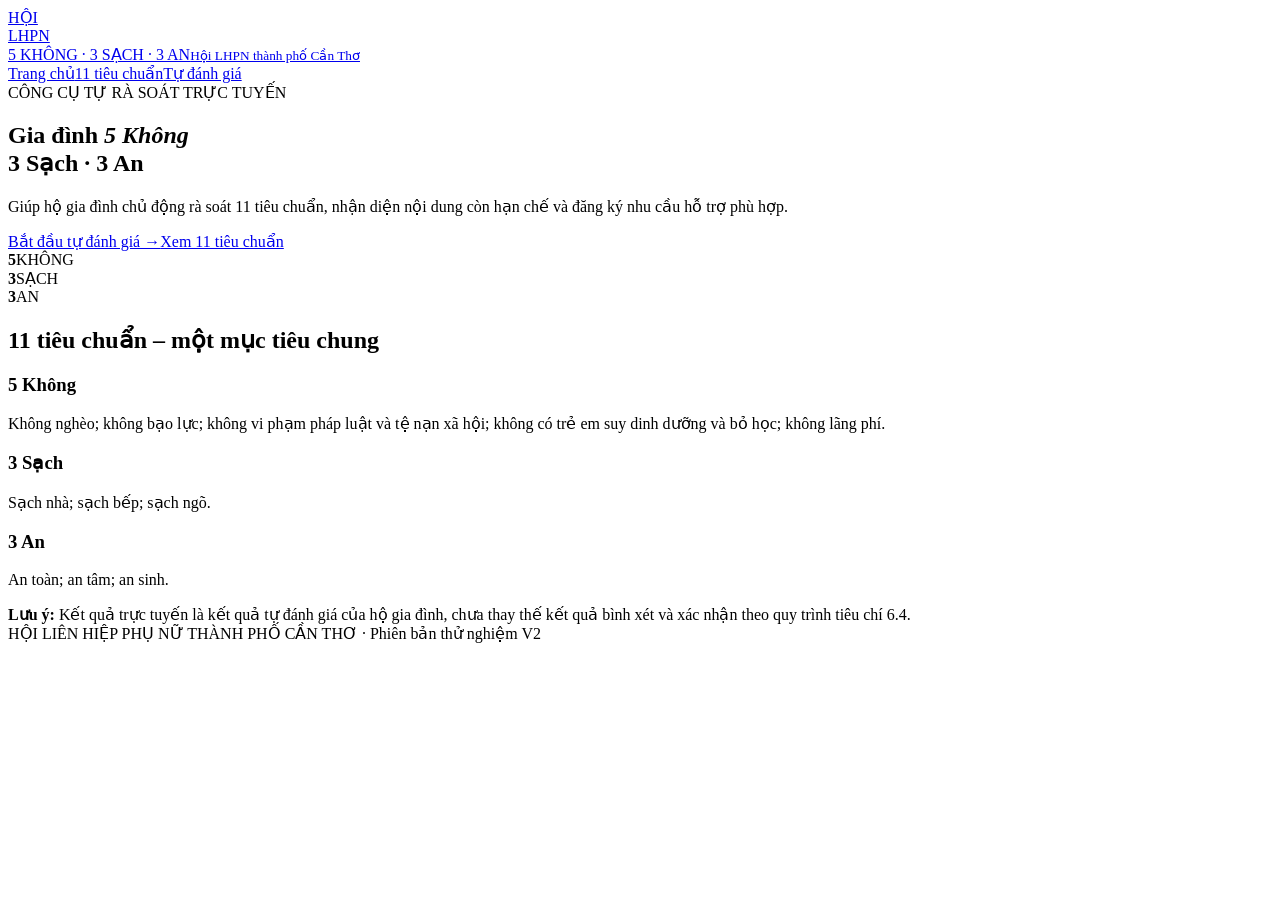
==== index.html @ a06c4a4c "feat: thêm index.html cho phiên bản V2" ====
<!doctype html><html lang="vi"><head><meta charset="utf-8"><meta name="viewport" content="width=device-width,initial-scale=1"><meta name="description" content="Công cụ tự đánh giá hộ gia đình 5 Không, 3 Sạch, 3 An của Hội LHPN thành phố Cần Thơ"><title>5 Không · 3 Sạch · 3 An | Hội LHPN TP Cần Thơ</title><link rel="stylesheet" href="assets/css/style.css"></head><body><header><div class="wrap nav"><a class="brand" href="index.html"><div class="logo-fallback">HỘI<br>LHPN</div><span>5 KHÔNG · 3 SẠCH · 3 AN<small>Hội LHPN thành phố Cần Thơ</small></span></a><nav><a href="index.html">Trang chủ</a><a href="tieu-chi.html">11 tiêu chuẩn</a><a href="tu-danh-gia.html">Tự đánh giá</a></nav></div></header><main><section class="hero"><div class="wrap hero-grid"><div><span class="eyebrow">CÔNG CỤ TỰ RÀ SOÁT TRỰC TUYẾN</span><h1>Gia đình <em>5 Không</em><br>3 Sạch · 3 An</h1><p>Giúp hộ gia đình chủ động rà soát 11 tiêu chuẩn, nhận diện nội dung còn hạn chế và đăng ký nhu cầu hỗ trợ phù hợp.</p><div class="actions"><a class="btn primary" href="tu-danh-gia.html">Bắt đầu tự đánh giá →</a><a class="btn" href="tieu-chi.html">Xem 11 tiêu chuẩn</a></div></div><div class="summary"><div><b>5</b><span>KHÔNG</span></div><div><b>3</b><span>SẠCH</span></div><div><b>3</b><span>AN</span></div></div></div></section><section class="wrap section"><h2>11 tiêu chuẩn – một mục tiêu chung</h2><div class="cards"><article><h3>5 Không</h3><p>Không nghèo; không bạo lực; không vi phạm pháp luật và tệ nạn xã hội; không có trẻ em suy dinh dưỡng và bỏ học; không lãng phí.</p></article><article><h3>3 Sạch</h3><p>Sạch nhà; sạch bếp; sạch ngõ.</p></article><article><h3>3 An</h3><p>An toàn; an tâm; an sinh.</p></article></div><div class="notice"><b>Lưu ý:</b> Kết quả trực tuyến là kết quả tự đánh giá của hộ gia đình, chưa thay thế kết quả bình xét và xác nhận theo quy trình tiêu chí 6.4.</div></section></main><footer>HỘI LIÊN HIỆP PHỤ NỮ THÀNH PHỐ CẦN THƠ · Phiên bản thử nghiệm V2</footer></body></html>
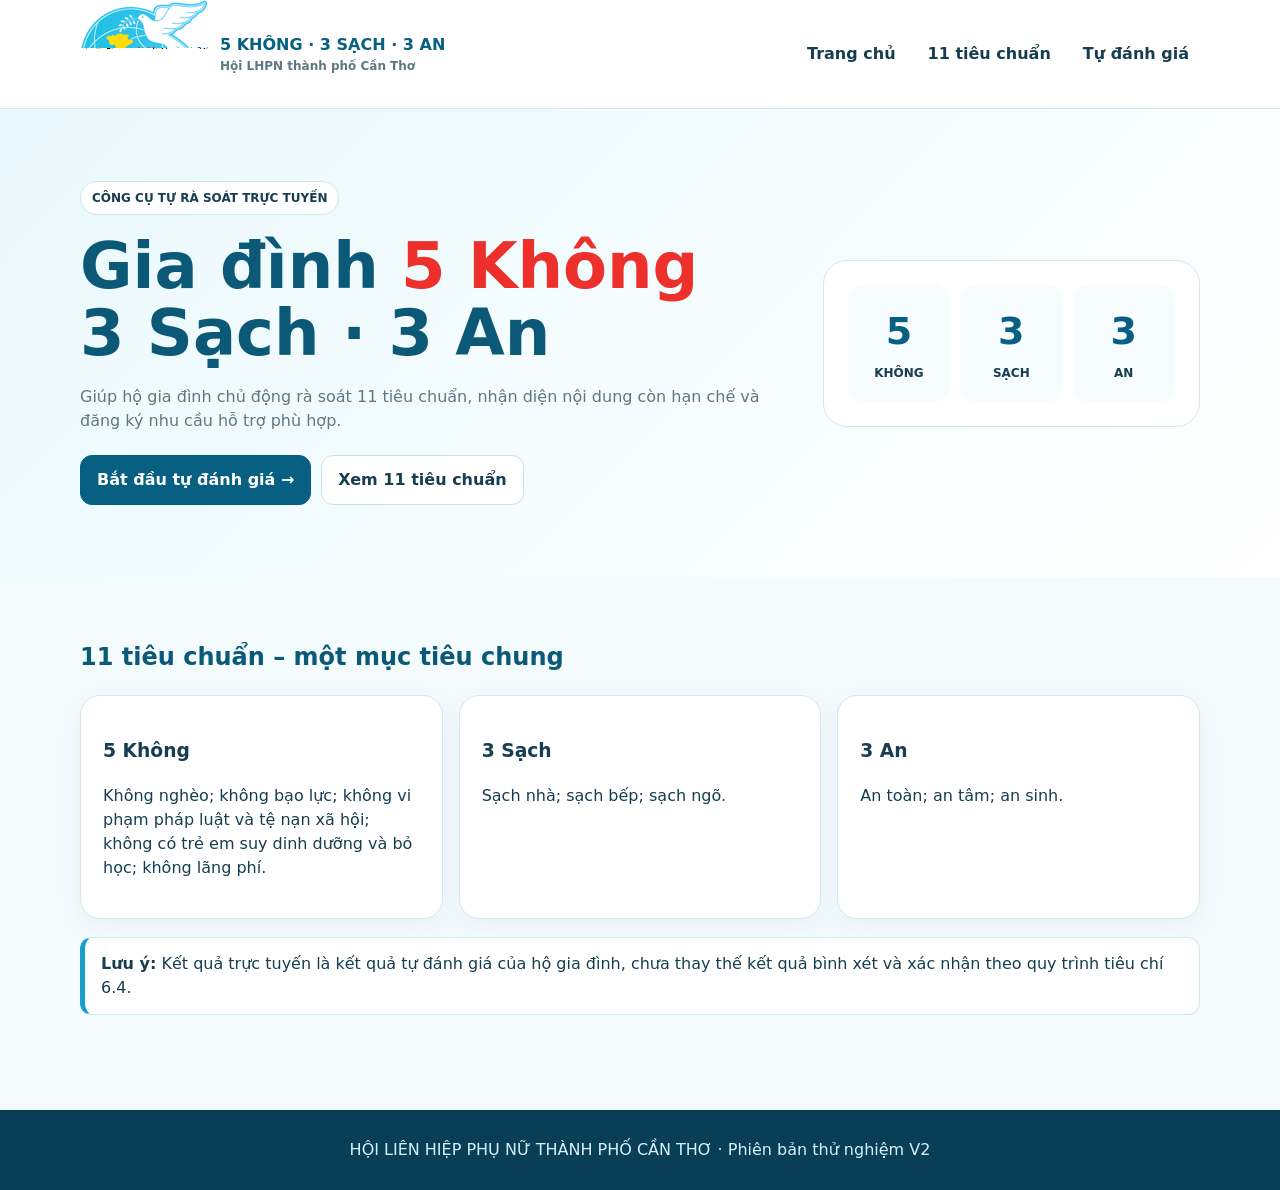
==== commit d08b76dc: "ui: dùng logo Hội chính thức trong index.html" ====
--- a/index.html
+++ b/index.html
@@ -1 +1 @@
-<!doctype html><html lang="vi"><head><meta charset="utf-8"><meta name="viewport" content="width=device-width,initial-scale=1"><meta name="description" content="Công cụ tự đánh giá hộ gia đình 5 Không, 3 Sạch, 3 An của Hội LHPN thành phố Cần Thơ"><title>5 Không · 3 Sạch · 3 An | Hội LHPN TP Cần Thơ</title><link rel="stylesheet" href="assets/css/style.css"></head><body><header><div class="wrap nav"><a class="brand" href="index.html"><div class="logo-fallback">HỘI<br>LHPN</div><span>5 KHÔNG · 3 SẠCH · 3 AN<small>Hội LHPN thành phố Cần Thơ</small></span></a><nav><a href="index.html">Trang chủ</a><a href="tieu-chi.html">11 tiêu chuẩn</a><a href="tu-danh-gia.html">Tự đánh giá</a></nav></div></header><main><section class="hero"><div class="wrap hero-grid"><div><span class="eyebrow">CÔNG CỤ TỰ RÀ SOÁT TRỰC TUYẾN</span><h1>Gia đình <em>5 Không</em><br>3 Sạch · 3 An</h1><p>Giúp hộ gia đình chủ động rà soát 11 tiêu chuẩn, nhận diện nội dung còn hạn chế và đăng ký nhu cầu hỗ trợ phù hợp.</p><div class="actions"><a class="btn primary" href="tu-danh-gia.html">Bắt đầu tự đánh giá →</a><a class="btn" href="tieu-chi.html">Xem 11 tiêu chuẩn</a></div></div><div class="summary"><div><b>5</b><span>KHÔNG</span></div><div><b>3</b><span>SẠCH</span></div><div><b>3</b><span>AN</span></div></div></div></section><section class="wrap section"><h2>11 tiêu chuẩn – một mục tiêu chung</h2><div class="cards"><article><h3>5 Không</h3><p>Không nghèo; không bạo lực; không vi phạm pháp luật và tệ nạn xã hội; không có trẻ em suy dinh dưỡng và bỏ học; không lãng phí.</p></article><article><h3>3 Sạch</h3><p>Sạch nhà; sạch bếp; sạch ngõ.</p></article><article><h3>3 An</h3><p>An toàn; an tâm; an sinh.</p></article></div><div class="notice"><b>Lưu ý:</b> Kết quả trực tuyến là kết quả tự đánh giá của hộ gia đình, chưa thay thế kết quả bình xét và xác nhận theo quy trình tiêu chí 6.4.</div></section></main><footer>HỘI LIÊN HIỆP PHỤ NỮ THÀNH PHỐ CẦN THƠ · Phiên bản thử nghiệm V2</footer></body></html>+<!doctype html><html lang="vi"><head><meta charset="utf-8"><meta name="viewport" content="width=device-width,initial-scale=1"><meta name="description" content="Công cụ tự đánh giá hộ gia đình 5 Không, 3 Sạch, 3 An của Hội LHPN thành phố Cần Thơ"><title>5 Không · 3 Sạch · 3 An | Hội LHPN TP Cần Thơ</title><link rel="stylesheet" href="assets/css/style.css"></head><body><header><div class="wrap nav"><a class="brand" href="index.html"><img class="brand-logo" src="assets/logo-hoi.png" alt="Logo Hội Liên hiệp Phụ nữ Việt Nam"><span>5 KHÔNG · 3 SẠCH · 3 AN<small>Hội LHPN thành phố Cần Thơ</small></span></a><nav><a href="index.html">Trang chủ</a><a href="tieu-chi.html">11 tiêu chuẩn</a><a href="tu-danh-gia.html">Tự đánh giá</a></nav></div></header><main><section class="hero"><div class="wrap hero-grid"><div><span class="eyebrow">CÔNG CỤ TỰ RÀ SOÁT TRỰC TUYẾN</span><h1>Gia đình <em>5 Không</em><br>3 Sạch · 3 An</h1><p>Giúp hộ gia đình chủ động rà soát 11 tiêu chuẩn, nhận diện nội dung còn hạn chế và đăng ký nhu cầu hỗ trợ phù hợp.</p><div class="actions"><a class="btn primary" href="tu-danh-gia.html">Bắt đầu tự đánh giá →</a><a class="btn" href="tieu-chi.html">Xem 11 tiêu chuẩn</a></div></div><div class="summary"><div><b>5</b><span>KHÔNG</span></div><div><b>3</b><span>SẠCH</span></div><div><b>3</b><span>AN</span></div></div></div></section><section class="wrap section"><h2>11 tiêu chuẩn – một mục tiêu chung</h2><div class="cards"><article><h3>5 Không</h3><p>Không nghèo; không bạo lực; không vi phạm pháp luật và tệ nạn xã hội; không có trẻ em suy dinh dưỡng và bỏ học; không lãng phí.</p></article><article><h3>3 Sạch</h3><p>Sạch nhà; sạch bếp; sạch ngõ.</p></article><article><h3>3 An</h3><p>An toàn; an tâm; an sinh.</p></article></div><div class="notice"><b>Lưu ý:</b> Kết quả trực tuyến là kết quả tự đánh giá của hộ gia đình, chưa thay thế kết quả bình xét và xác nhận theo quy trình tiêu chí 6.4.</div></section></main><footer>HỘI LIÊN HIỆP PHỤ NỮ THÀNH PHỐ CẦN THƠ · Phiên bản thử nghiệm V2</footer></body></html>
--- a/assets/css/style.css
+++ b/assets/css/style.css
@@ -0,0 +1 @@
+:root{--b:#087da7;--bd:#075f82;--bg:#f4fbfd;--line:#d7e7ed;--ink:#173e50;--mut:#607783;--green:#14865f;--red:#c43c32}*{box-sizing:border-box}body{margin:0;font-family:system-ui,-apple-system,"Segoe UI",Arial,sans-serif;background:var(--bg);color:var(--ink);line-height:1.5}.wrap{width:min(calc(100% - 28px),1120px);margin:auto}a{text-decoration:none;color:inherit}header{background:#fff;border-bottom:1px solid var(--line);position:sticky;top:0;z-index:10}.nav{min-height:76px;display:flex;align-items:center;justify-content:space-between;gap:20px}.brand{display:flex;align-items:center;gap:12px;font-weight:850;color:var(--bd)}.brand small{display:block;color:var(--mut);font-size:12px}.logo-fallback{width:54px;height:54px;border-radius:50%;background:#28b8de;color:#fff;display:grid;place-items:center;text-align:center;line-height:1;font-weight:900;font-size:12px;border:3px solid #fff;box-shadow:0 0 0 2px #28b8de}nav{display:flex;gap:10px}nav a{padding:9px 11px;border-radius:10px;font-weight:700}nav a:hover{background:#eaf9fd}.hero{padding:72px 0;background:linear-gradient(135deg,#eaf9fd,#fff)}.hero-grid{display:grid;grid-template-columns:1.3fr .7fr;gap:42px;align-items:center}.hero h1{font-size:clamp(40px,5vw,64px);line-height:1.05;margin:18px 0;color:#0b5877}.hero h1 em{font-style:normal;color:#ed302b}.hero p,.muted{color:var(--mut)}.eyebrow{display:inline-block;background:#fff;border:1px solid #cde6ef;padding:7px 11px;border-radius:999px;font-size:12px;font-weight:900}.summary{display:grid;grid-template-columns:repeat(3,1fr);gap:10px;background:#fff;padding:24px;border:1px solid var(--line);border-radius:24px}.summary div{text-align:center;padding:18px;border-radius:16px;background:#f7fcfe}.summary b{display:block;font-size:38px;color:var(--bd)}.summary span{font-size:12px;font-weight:800}.section{padding:42px 0}.section h1,.section h2{color:#0b5877}.cards{display:grid;grid-template-columns:repeat(3,1fr);gap:16px}.cards article,.panel,.result{background:#fff;border:1px solid var(--line);border-radius:20px;padding:22px;box-shadow:0 8px 24px rgba(7,95,130,.06)}.notice{background:#fff;border:1px solid #cfe6ef;border-left:5px solid #159fca;border-radius:12px;padding:14px 16px;margin:18px 0}.actions{display:flex;gap:10px;flex-wrap:wrap;margin-top:22px}.btn{display:inline-flex;justify-content:center;align-items:center;border:1px solid #cde0e8;background:#fff;border-radius:12px;padding:12px 16px;font-weight:800}.btn.primary{background:var(--bd);color:#fff;border-color:var(--bd)}.wide{width:100%;margin-top:14px}.criteria-group{margin:24px 0 10px;padding:10px 14px;color:#fff;background:var(--bd);border-radius:12px;font-weight:900}.criterion,.assess-item{background:#fff;border:1px solid var(--line);border-radius:15px;padding:16px;margin-bottom:12px}.criterion h3{margin:0 0 4px}.criterion p{margin:0;color:var(--mut)}.grid{display:grid;grid-template-columns:repeat(2,1fr);gap:14px}.grid label,.panel>label{display:grid;gap:6px;font-weight:700;font-size:14px}.full{grid-column:1/-1}input,select{width:100%;padding:11px 12px;border:1px solid #cbdfe7;border-radius:10px;background:#fff}.checks{display:grid;grid-template-columns:repeat(2,1fr);gap:10px}.checks label{background:#f8fcfd;border:1px solid var(--line);padding:11px;border-radius:10px}.checks input{width:auto}.assess-top{display:grid;grid-template-columns:1fr auto;gap:14px;align-items:center}.assess-title{font-weight:850}.assess-desc{font-size:13px;color:var(--mut);margin-top:4px}.choice{display:flex;gap:6px}.choice label{cursor:pointer}.choice input{position:absolute;opacity:0}.choice span{display:block;padding:8px 10px;border-radius:9px;background:#f1f6f8;font-weight:800;font-size:13px}.choice input[value=dat]:checked+span{background:#e4f7ee;color:var(--green)}.choice input[value=chuadat]:checked+span{background:#fff0ee;color:var(--red)}.note-inline input{margin-top:9px}.progress-wrap{position:sticky;top:77px;background:#fff;border-bottom:1px solid var(--line);z-index:9;padding:10px 0}.progress-meta{display:flex;justify-content:space-between;font-size:12px;font-weight:800}.progress{height:7px;background:#e8f1f4;border-radius:999px;overflow:hidden;margin-top:6px}.progress span{display:block;height:100%;width:0;background:#19a974}.result .big{font-size:56px;font-weight:950;color:var(--bd)}.result-groups{display:grid;grid-template-columns:repeat(3,1fr);gap:10px;margin:18px 0}.result-box{text-align:center;border:1px solid var(--line);border-radius:14px;padding:14px}.result-box strong{display:block;font-size:28px;color:var(--bd)}footer{background:#083f57;color:#d7f0f8;padding:28px;text-align:center;margin-top:35px}@media(max-width:800px){nav{display:none}.hero-grid,.cards,.grid,.checks,.result-groups{grid-template-columns:1fr}.assess-top{grid-template-columns:1fr}.summary{max-width:430px}.progress-wrap{top:77px}}
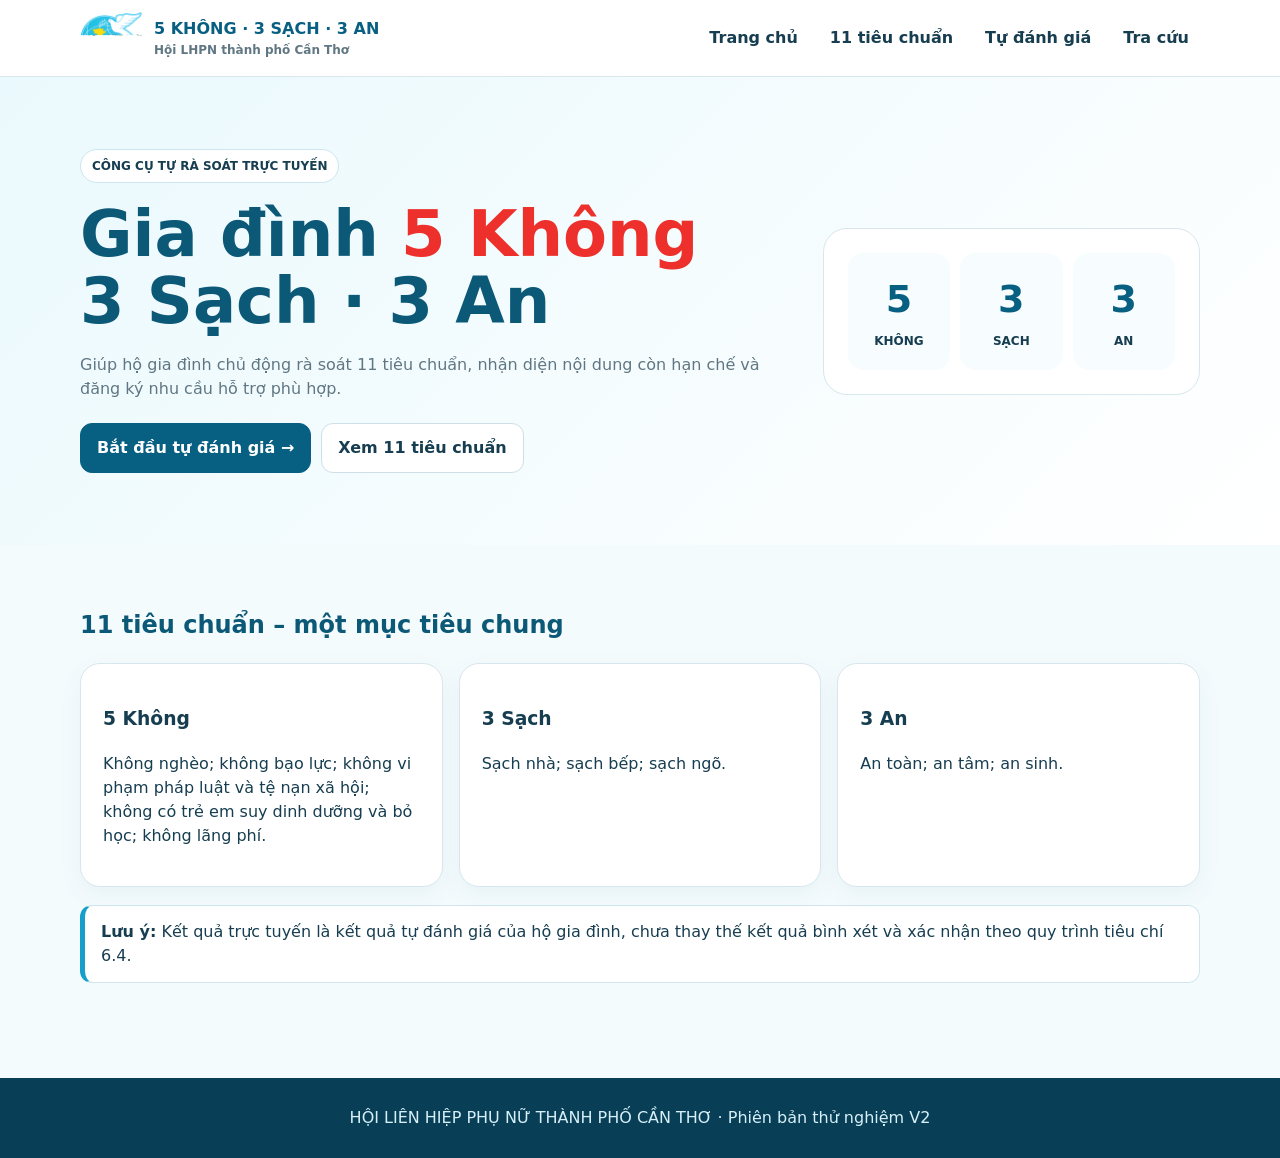
==== commit 76eba22a: "nav: thêm mục Tra cứu vào index.html" ====
--- a/index.html
+++ b/index.html
@@ -1 +1 @@
-<!doctype html><html lang="vi"><head><meta charset="utf-8"><meta name="viewport" content="width=device-width,initial-scale=1"><meta name="description" content="Công cụ tự đánh giá hộ gia đình 5 Không, 3 Sạch, 3 An của Hội LHPN thành phố Cần Thơ"><title>5 Không · 3 Sạch · 3 An | Hội LHPN TP Cần Thơ</title><link rel="stylesheet" href="assets/css/style.css"></head><body><header><div class="wrap nav"><a class="brand" href="index.html"><img class="brand-logo" src="assets/logo-hoi.png" alt="Logo Hội Liên hiệp Phụ nữ Việt Nam"><span>5 KHÔNG · 3 SẠCH · 3 AN<small>Hội LHPN thành phố Cần Thơ</small></span></a><nav><a href="index.html">Trang chủ</a><a href="tieu-chi.html">11 tiêu chuẩn</a><a href="tu-danh-gia.html">Tự đánh giá</a></nav></div></header><main><section class="hero"><div class="wrap hero-grid"><div><span class="eyebrow">CÔNG CỤ TỰ RÀ SOÁT TRỰC TUYẾN</span><h1>Gia đình <em>5 Không</em><br>3 Sạch · 3 An</h1><p>Giúp hộ gia đình chủ động rà soát 11 tiêu chuẩn, nhận diện nội dung còn hạn chế và đăng ký nhu cầu hỗ trợ phù hợp.</p><div class="actions"><a class="btn primary" href="tu-danh-gia.html">Bắt đầu tự đánh giá →</a><a class="btn" href="tieu-chi.html">Xem 11 tiêu chuẩn</a></div></div><div class="summary"><div><b>5</b><span>KHÔNG</span></div><div><b>3</b><span>SẠCH</span></div><div><b>3</b><span>AN</span></div></div></div></section><section class="wrap section"><h2>11 tiêu chuẩn – một mục tiêu chung</h2><div class="cards"><article><h3>5 Không</h3><p>Không nghèo; không bạo lực; không vi phạm pháp luật và tệ nạn xã hội; không có trẻ em suy dinh dưỡng và bỏ học; không lãng phí.</p></article><article><h3>3 Sạch</h3><p>Sạch nhà; sạch bếp; sạch ngõ.</p></article><article><h3>3 An</h3><p>An toàn; an tâm; an sinh.</p></article></div><div class="notice"><b>Lưu ý:</b> Kết quả trực tuyến là kết quả tự đánh giá của hộ gia đình, chưa thay thế kết quả bình xét và xác nhận theo quy trình tiêu chí 6.4.</div></section></main><footer>HỘI LIÊN HIỆP PHỤ NỮ THÀNH PHỐ CẦN THƠ · Phiên bản thử nghiệm V2</footer></body></html>+<!doctype html><html lang="vi"><head><meta charset="utf-8"><meta name="viewport" content="width=device-width,initial-scale=1"><meta name="description" content="Công cụ tự đánh giá hộ gia đình 5 Không, 3 Sạch, 3 An của Hội LHPN thành phố Cần Thơ"><title>5 Không · 3 Sạch · 3 An | Hội LHPN TP Cần Thơ</title><link rel="stylesheet" href="assets/css/style.css"></head><body><header><div class="wrap nav"><a class="brand" href="index.html"><img class="brand-logo" src="assets/logo-hoi.png" alt="Logo Hội Liên hiệp Phụ nữ Việt Nam"><span>5 KHÔNG · 3 SẠCH · 3 AN<small>Hội LHPN thành phố Cần Thơ</small></span></a><nav><a href="index.html">Trang chủ</a><a href="tieu-chi.html">11 tiêu chuẩn</a><a href="tu-danh-gia.html">Tự đánh giá</a><a href="tra-cuu.html">Tra cứu</a></nav></div></header><main><section class="hero"><div class="wrap hero-grid"><div><span class="eyebrow">CÔNG CỤ TỰ RÀ SOÁT TRỰC TUYẾN</span><h1>Gia đình <em>5 Không</em><br>3 Sạch · 3 An</h1><p>Giúp hộ gia đình chủ động rà soát 11 tiêu chuẩn, nhận diện nội dung còn hạn chế và đăng ký nhu cầu hỗ trợ phù hợp.</p><div class="actions"><a class="btn primary" href="tu-danh-gia.html">Bắt đầu tự đánh giá →</a><a class="btn" href="tieu-chi.html">Xem 11 tiêu chuẩn</a></div></div><div class="summary"><div><b>5</b><span>KHÔNG</span></div><div><b>3</b><span>SẠCH</span></div><div><b>3</b><span>AN</span></div></div></div></section><section class="wrap section"><h2>11 tiêu chuẩn – một mục tiêu chung</h2><div class="cards"><article><h3>5 Không</h3><p>Không nghèo; không bạo lực; không vi phạm pháp luật và tệ nạn xã hội; không có trẻ em suy dinh dưỡng và bỏ học; không lãng phí.</p></article><article><h3>3 Sạch</h3><p>Sạch nhà; sạch bếp; sạch ngõ.</p></article><article><h3>3 An</h3><p>An toàn; an tâm; an sinh.</p></article></div><div class="notice"><b>Lưu ý:</b> Kết quả trực tuyến là kết quả tự đánh giá của hộ gia đình, chưa thay thế kết quả bình xét và xác nhận theo quy trình tiêu chí 6.4.</div></section></main><footer>HỘI LIÊN HIỆP PHỤ NỮ THÀNH PHỐ CẦN THƠ · Phiên bản thử nghiệm V2</footer></body></html>
--- a/assets/css/style.css
+++ b/assets/css/style.css
@@ -1 +1 @@
-:root{--b:#087da7;--bd:#075f82;--bg:#f4fbfd;--line:#d7e7ed;--ink:#173e50;--mut:#607783;--green:#14865f;--red:#c43c32}*{box-sizing:border-box}body{margin:0;font-family:system-ui,-apple-system,"Segoe UI",Arial,sans-serif;background:var(--bg);color:var(--ink);line-height:1.5}.wrap{width:min(calc(100% - 28px),1120px);margin:auto}a{text-decoration:none;color:inherit}header{background:#fff;border-bottom:1px solid var(--line);position:sticky;top:0;z-index:10}.nav{min-height:76px;display:flex;align-items:center;justify-content:space-between;gap:20px}.brand{display:flex;align-items:center;gap:12px;font-weight:850;color:var(--bd)}.brand small{display:block;color:var(--mut);font-size:12px}.logo-fallback{width:54px;height:54px;border-radius:50%;background:#28b8de;color:#fff;display:grid;place-items:center;text-align:center;line-height:1;font-weight:900;font-size:12px;border:3px solid #fff;box-shadow:0 0 0 2px #28b8de}nav{display:flex;gap:10px}nav a{padding:9px 11px;border-radius:10px;font-weight:700}nav a:hover{background:#eaf9fd}.hero{padding:72px 0;background:linear-gradient(135deg,#eaf9fd,#fff)}.hero-grid{display:grid;grid-template-columns:1.3fr .7fr;gap:42px;align-items:center}.hero h1{font-size:clamp(40px,5vw,64px);line-height:1.05;margin:18px 0;color:#0b5877}.hero h1 em{font-style:normal;color:#ed302b}.hero p,.muted{color:var(--mut)}.eyebrow{display:inline-block;background:#fff;border:1px solid #cde6ef;padding:7px 11px;border-radius:999px;font-size:12px;font-weight:900}.summary{display:grid;grid-template-columns:repeat(3,1fr);gap:10px;background:#fff;padding:24px;border:1px solid var(--line);border-radius:24px}.summary div{text-align:center;padding:18px;border-radius:16px;background:#f7fcfe}.summary b{display:block;font-size:38px;color:var(--bd)}.summary span{font-size:12px;font-weight:800}.section{padding:42px 0}.section h1,.section h2{color:#0b5877}.cards{display:grid;grid-template-columns:repeat(3,1fr);gap:16px}.cards article,.panel,.result{background:#fff;border:1px solid var(--line);border-radius:20px;padding:22px;box-shadow:0 8px 24px rgba(7,95,130,.06)}.notice{background:#fff;border:1px solid #cfe6ef;border-left:5px solid #159fca;border-radius:12px;padding:14px 16px;margin:18px 0}.actions{display:flex;gap:10px;flex-wrap:wrap;margin-top:22px}.btn{display:inline-flex;justify-content:center;align-items:center;border:1px solid #cde0e8;background:#fff;border-radius:12px;padding:12px 16px;font-weight:800}.btn.primary{background:var(--bd);color:#fff;border-color:var(--bd)}.wide{width:100%;margin-top:14px}.criteria-group{margin:24px 0 10px;padding:10px 14px;color:#fff;background:var(--bd);border-radius:12px;font-weight:900}.criterion,.assess-item{background:#fff;border:1px solid var(--line);border-radius:15px;padding:16px;margin-bottom:12px}.criterion h3{margin:0 0 4px}.criterion p{margin:0;color:var(--mut)}.grid{display:grid;grid-template-columns:repeat(2,1fr);gap:14px}.grid label,.panel>label{display:grid;gap:6px;font-weight:700;font-size:14px}.full{grid-column:1/-1}input,select{width:100%;padding:11px 12px;border:1px solid #cbdfe7;border-radius:10px;background:#fff}.checks{display:grid;grid-template-columns:repeat(2,1fr);gap:10px}.checks label{background:#f8fcfd;border:1px solid var(--line);padding:11px;border-radius:10px}.checks input{width:auto}.assess-top{display:grid;grid-template-columns:1fr auto;gap:14px;align-items:center}.assess-title{font-weight:850}.assess-desc{font-size:13px;color:var(--mut);margin-top:4px}.choice{display:flex;gap:6px}.choice label{cursor:pointer}.choice input{position:absolute;opacity:0}.choice span{display:block;padding:8px 10px;border-radius:9px;background:#f1f6f8;font-weight:800;font-size:13px}.choice input[value=dat]:checked+span{background:#e4f7ee;color:var(--green)}.choice input[value=chuadat]:checked+span{background:#fff0ee;color:var(--red)}.note-inline input{margin-top:9px}.progress-wrap{position:sticky;top:77px;background:#fff;border-bottom:1px solid var(--line);z-index:9;padding:10px 0}.progress-meta{display:flex;justify-content:space-between;font-size:12px;font-weight:800}.progress{height:7px;background:#e8f1f4;border-radius:999px;overflow:hidden;margin-top:6px}.progress span{display:block;height:100%;width:0;background:#19a974}.result .big{font-size:56px;font-weight:950;color:var(--bd)}.result-groups{display:grid;grid-template-columns:repeat(3,1fr);gap:10px;margin:18px 0}.result-box{text-align:center;border:1px solid var(--line);border-radius:14px;padding:14px}.result-box strong{display:block;font-size:28px;color:var(--bd)}footer{background:#083f57;color:#d7f0f8;padding:28px;text-align:center;margin-top:35px}@media(max-width:800px){nav{display:none}.hero-grid,.cards,.grid,.checks,.result-groups{grid-template-columns:1fr}.assess-top{grid-template-columns:1fr}.summary{max-width:430px}.progress-wrap{top:77px}}+:root{--b:#087da7;--bd:#075f82;--bg:#f4fbfd;--line:#d7e7ed;--ink:#173e50;--mut:#607783;--green:#14865f;--red:#c43c32}*{box-sizing:border-box}body{margin:0;font-family:system-ui,-apple-system,"Segoe UI",Arial,sans-serif;background:var(--bg);color:var(--ink);line-height:1.5}.wrap{width:min(calc(100% - 28px),1120px);margin:auto}a{text-decoration:none;color:inherit}header{background:#fff;border-bottom:1px solid var(--line);position:sticky;top:0;z-index:10}.nav{min-height:76px;display:flex;align-items:center;justify-content:space-between;gap:20px}.brand{display:flex;align-items:center;gap:12px;font-weight:850;color:var(--bd)}.brand small{display:block;color:var(--mut);font-size:12px}.brand-logo{width:62px;height:54px;object-fit:contain;display:block}.logo-fallback{width:54px;height:54px;border-radius:50%;background:#28b8de;color:#fff;display:grid;place-items:center;text-align:center;line-height:1;font-weight:900;font-size:12px;border:3px solid #fff;box-shadow:0 0 0 2px #28b8de}nav{display:flex;gap:10px}nav a{padding:9px 11px;border-radius:10px;font-weight:700}nav a:hover{background:#eaf9fd}.hero{padding:72px 0;background:linear-gradient(135deg,#eaf9fd,#fff)}.hero-grid{display:grid;grid-template-columns:1.3fr .7fr;gap:42px;align-items:center}.hero h1{font-size:clamp(40px,5vw,64px);line-height:1.05;margin:18px 0;color:#0b5877}.hero h1 em{font-style:normal;color:#ed302b}.hero p,.muted{color:var(--mut)}.eyebrow{display:inline-block;background:#fff;border:1px solid #cde6ef;padding:7px 11px;border-radius:999px;font-size:12px;font-weight:900}.summary{display:grid;grid-template-columns:repeat(3,1fr);gap:10px;background:#fff;padding:24px;border:1px solid var(--line);border-radius:24px}.summary div{text-align:center;padding:18px;border-radius:16px;background:#f7fcfe}.summary b{display:block;font-size:38px;color:var(--bd)}.summary span{font-size:12px;font-weight:800}.section{padding:42px 0}.section h1,.section h2{color:#0b5877}.cards{display:grid;grid-template-columns:repeat(3,1fr);gap:16px}.cards article,.panel,.result{background:#fff;border:1px solid var(--line);border-radius:20px;padding:22px;box-shadow:0 8px 24px rgba(7,95,130,.06)}.notice{background:#fff;border:1px solid #cfe6ef;border-left:5px solid #159fca;border-radius:12px;padding:14px 16px;margin:18px 0}.actions{display:flex;gap:10px;flex-wrap:wrap;margin-top:22px}.btn{display:inline-flex;justify-content:center;align-items:center;border:1px solid #cde0e8;background:#fff;border-radius:12px;padding:12px 16px;font-weight:800}.btn.primary{background:var(--bd);color:#fff;border-color:var(--bd)}.wide{width:100%;margin-top:14px}.criteria-group{margin:24px 0 10px;padding:10px 14px;color:#fff;background:var(--bd);border-radius:12px;font-weight:900}.criterion,.assess-item{background:#fff;border:1px solid var(--line);border-radius:15px;padding:16px;margin-bottom:12px}.criterion h3{margin:0 0 4px}.criterion p{margin:0;color:var(--mut)}.grid{display:grid;grid-template-columns:repeat(2,1fr);gap:14px}.grid label,.panel>label{display:grid;gap:6px;font-weight:700;font-size:14px}.full{grid-column:1/-1}input,select{width:100%;padding:11px 12px;border:1px solid #cbdfe7;border-radius:10px;background:#fff}.checks{display:grid;grid-template-columns:repeat(2,1fr);gap:10px}.checks label{background:#f8fcfd;border:1px solid var(--line);padding:11px;border-radius:10px}.checks input{width:auto}.assess-top{display:grid;grid-template-columns:1fr auto;gap:14px;align-items:center}.assess-title{font-weight:850}.assess-desc{font-size:13px;color:var(--mut);margin-top:4px}.choice{display:flex;gap:6px}.choice label{cursor:pointer}.choice input{position:absolute;opacity:0}.choice span{display:block;padding:8px 10px;border-radius:9px;background:#f1f6f8;font-weight:800;font-size:13px}.choice input[value=dat]:checked+span{background:#e4f7ee;color:var(--green)}.choice input[value=chuadat]:checked+span{background:#fff0ee;color:var(--red)}.note-inline input{margin-top:9px}.progress-wrap{position:sticky;top:77px;background:#fff;border-bottom:1px solid var(--line);z-index:9;padding:10px 0}.progress-meta{display:flex;justify-content:space-between;font-size:12px;font-weight:800}.progress{height:7px;background:#e8f1f4;border-radius:999px;overflow:hidden;margin-top:6px}.progress span{display:block;height:100%;width:0;background:#19a974}.result .big{font-size:56px;font-weight:950;color:var(--bd)}.result-groups{display:grid;grid-template-columns:repeat(3,1fr);gap:10px;margin:18px 0}.result-box{text-align:center;border:1px solid var(--line);border-radius:14px;padding:14px}.result-box strong{display:block;font-size:28px;color:var(--bd)}footer{background:#083f57;color:#d7f0f8;padding:28px;text-align:center;margin-top:35px}@media(max-width:800px){nav{display:none}.hero-grid,.cards,.grid,.checks,.result-groups{grid-template-columns:1fr}.assess-top{grid-template-columns:1fr}.summary{max-width:430px}.progress-wrap{top:77px}}.result-page{max-width:920px;margin:auto}.result-kicker{font-size:13px;font-weight:900;letter-spacing:.12em;color:#1682a7;margin-bottom:14px}.result-hero{display:grid;grid-template-columns:190px 1fr;gap:24px;align-items:center;padding-bottom:22px;border-bottom:1px solid var(--line)}.result-score{background:#edf9fc;border:1px solid #cfe8f0;border-radius:18px;padding:20px;text-align:center}.result-score .big{line-height:1}.result-score span{font-size:13px;font-weight:800;color:var(--mut)}.result-person{font-size:16px;color:var(--mut)}.submission-status{display:grid;gap:3px;margin-top:20px;padding:14px 16px;border-radius:12px}.submission-status.ok{background:#e8f7ef;color:#14633f}.submission-status.warn{background:#fff2df;color:#7b5000}.submission-status span{font-size:13px}.result-actions{justify-content:center}@media(max-width:700px){.result-hero{grid-template-columns:1fr}.result-score{max-width:220px}}@media print{header,.result-actions,footer{display:none!important}body{background:#fff}.result-page{box-shadow:none;border:none}.section{padding:0}.wrap{width:100%}}
